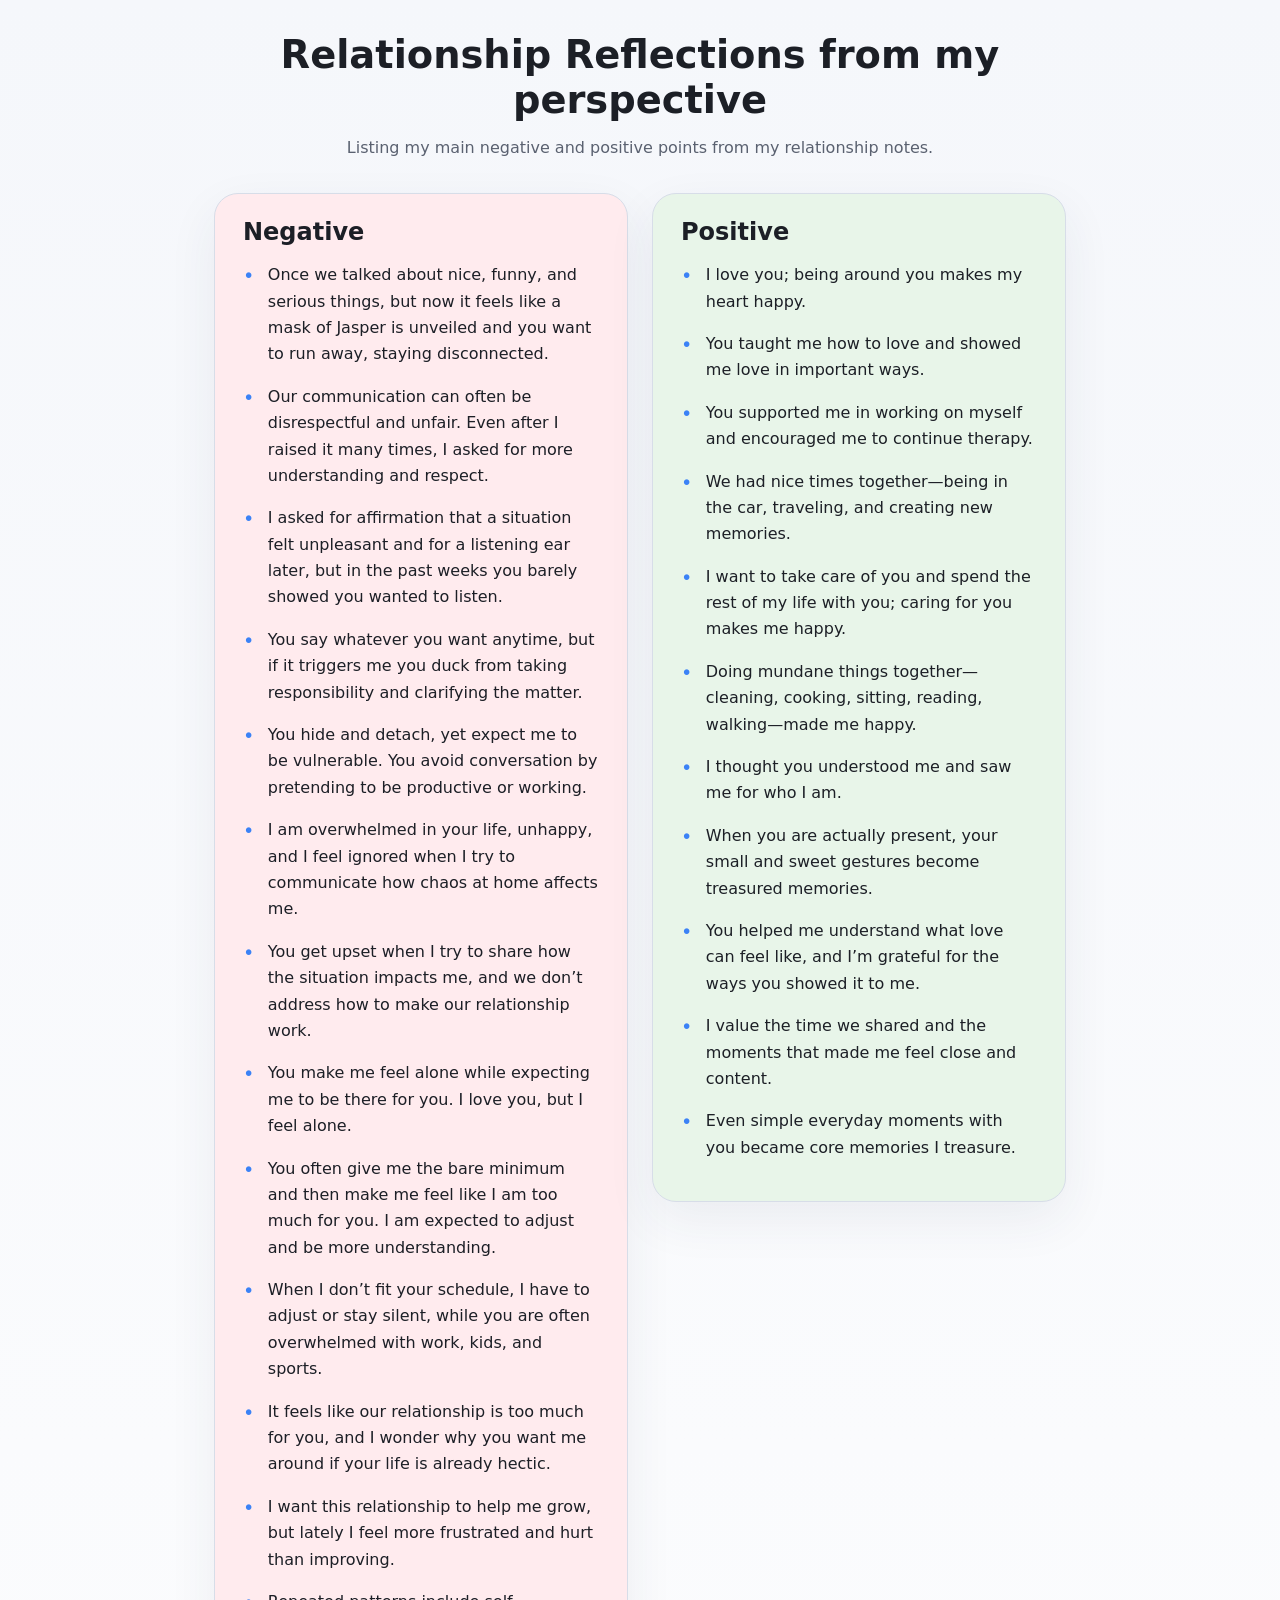
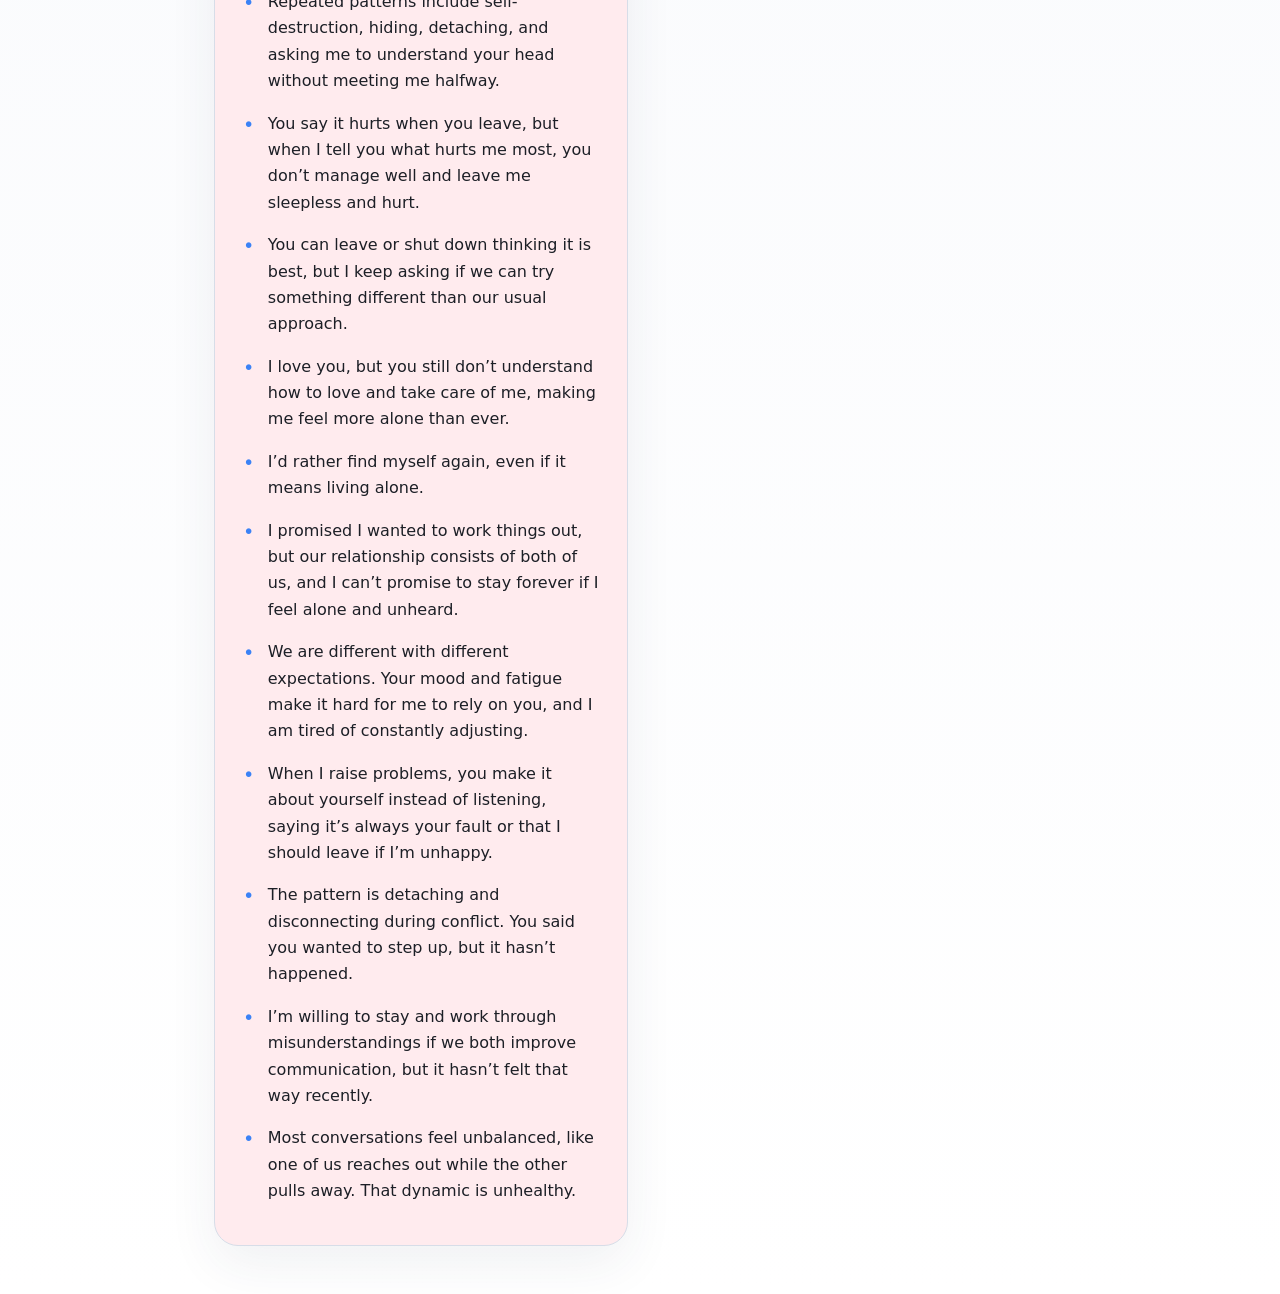
==== index.html @ 0aa36206 "initial commit" ====
<!DOCTYPE html>
<html lang="en">
<head>
  <meta charset="UTF-8" />
  <meta name="viewport" content="width=device-width, initial-scale=1.0" />
  <title>Relationship Reflections</title>
  <link rel="stylesheet" href="styles.css" />
</head>
<body>
  <main class="container">
    <header>
      <h1>Relationship Reflections from my perspective</h1>
      <p>Listing my main negative and positive points from my relationship notes.</p>
    </header>

    <div class="panels-layout">
      <section class="panel negative-panel">
        <h2>Negative</h2>
        <ul>
        <li>Once we talked about nice, funny, and serious things, but now it feels like a mask of Jasper is unveiled and you want to run away, staying disconnected.</li>
        <li>Our communication can often be disrespectful and unfair. Even after I raised it many times, I asked for more understanding and respect.</li>
        <li>I asked for affirmation that a situation felt unpleasant and for a listening ear later, but in the past weeks you barely showed you wanted to listen.</li>
        <li>You say whatever you want anytime, but if it triggers me you duck from taking responsibility and clarifying the matter.</li>
        <li>You hide and detach, yet expect me to be vulnerable. You avoid conversation by pretending to be productive or working.</li>
        <li>I am overwhelmed in your life, unhappy, and I feel ignored when I try to communicate how chaos at home affects me.</li>
        <li>You get upset when I try to share how the situation impacts me, and we don’t address how to make our relationship work.</li>
        <li>You make me feel alone while expecting me to be there for you. I love you, but I feel alone.</li>
        <li>You often give me the bare minimum and then make me feel like I am too much for you. I am expected to adjust and be more understanding.</li>
        <li>When I don’t fit your schedule, I have to adjust or stay silent, while you are often overwhelmed with work, kids, and sports.</li>
        <li>It feels like our relationship is too much for you, and I wonder why you want me around if your life is already hectic.</li>
        <li>I want this relationship to help me grow, but lately I feel more frustrated and hurt than improving.</li>
        <li>Repeated patterns include self-destruction, hiding, detaching, and asking me to understand your head without meeting me halfway.</li>
        <li>You say it hurts when you leave, but when I tell you what hurts me most, you don’t manage well and leave me sleepless and hurt.</li>
        <li>You can leave or shut down thinking it is best, but I keep asking if we can try something different than our usual approach.</li>
        <li>I love you, but you still don’t understand how to love and take care of me, making me feel more alone than ever.</li>
        <li>I’d rather find myself again, even if it means living alone.</li>
        <li>I promised I wanted to work things out, but our relationship consists of both of us, and I can’t promise to stay forever if I feel alone and unheard.</li>
        <li>We are different with different expectations. Your mood and fatigue make it hard for me to rely on you, and I am tired of constantly adjusting.</li>
        <li>When I raise problems, you make it about yourself instead of listening, saying it’s always your fault or that I should leave if I’m unhappy.</li>
        <li>The pattern is detaching and disconnecting during conflict. You said you wanted to step up, but it hasn’t happened.</li>
        <li>I’m willing to stay and work through misunderstandings if we both improve communication, but it hasn’t felt that way recently.</li>
        <li>Most conversations feel unbalanced, like one of us reaches out while the other pulls away. That dynamic is unhealthy.</li>
        </ul>
      </section>

      <section class="panel positive-panel">
        <h2>Positive</h2>
        <ul>
        <li>I love you; being around you makes my heart happy.</li>
        <li>You taught me how to love and showed me love in important ways.</li>
        <li>You supported me in working on myself and encouraged me to continue therapy.</li>
        <li>We had nice times together—being in the car, traveling, and creating new memories.</li>
        <li>I want to take care of you and spend the rest of my life with you; caring for you makes me happy.</li>
        <li>Doing mundane things together—cleaning, cooking, sitting, reading, walking—made me happy.</li>
        <li>I thought you understood me and saw me for who I am.</li>
        <li>When you are actually present, your small and sweet gestures become treasured memories.</li>
        <li>You helped me understand what love can feel like, and I’m grateful for the ways you showed it to me.</li>
        <li>I value the time we shared and the moments that made me feel close and content.</li>
        <li>Even simple everyday moments with you became core memories I treasure.</li>
        </ul>
      </section>
    </div>
  </main>
</body>
</html>
---- styles.css ----
:root {
  --bg: #f5f7fb;
  --surface: #ffffff;
  --text: #1c1f26;
  --muted: #5a6170;
  --negative: #ffebee;
  --positive: #e8f5e9;
  --border: #d7dde8;
  --accent: #3b82f6;
}

* {
  box-sizing: border-box;
}

body {
  margin: 0;
  font-family: Inter, system-ui, -apple-system, BlinkMacSystemFont, "Segoe UI", sans-serif;
  background: linear-gradient(180deg, #f5f7fb 0%, #ffffff 100%);
  color: var(--text);
}

.container {
  max-width: 900px;
  margin: 0 auto;
  padding: 2rem 1.5rem 3rem;
}

header {
  text-align: center;
  margin-bottom: 2rem;
}

h1 {
  margin: 0;
  font-size: clamp(2rem, 3vw, 3rem);
}

p {
  color: var(--muted);
  max-width: 42rem;
  margin: 0.75rem auto 0;
  line-height: 1.7;
}

.panel {
  background: var(--surface);
  border: 1px solid var(--border);
  border-radius: 24px;
  padding: 1.5rem 1.75rem;
  box-shadow: 0 18px 50px rgba(40, 53, 82, 0.07);
  margin-bottom: 1.75rem;
}

.panels-layout {
  display: grid;
  grid-template-columns: 1fr 1fr;
  gap: 1.5rem;
  align-items: start;
}

.panels-layout .panel {
  margin-bottom: 0;
}

.negative-panel {
  background: var(--negative);
}

.positive-panel {
  background: var(--positive);
}

h2 {
  margin-top: 0;
  margin-bottom: 1rem;
  font-size: 1.5rem;
}

ul {
  list-style: none;
  padding: 0;
  margin: 0;
}

li {
  position: relative;
  margin-bottom: 1rem;
  padding-left: 1.55rem;
  line-height: 1.65;
}

li::before {
  content: "\2022";
  position: absolute;
  left: 0;
  top: 0.25rem;
  color: var(--accent);
  font-size: 1.2rem;
  line-height: 1;
}

@media (max-width: 620px) {
  .panels-layout {
    grid-template-columns: 1fr;
    gap: 1rem;
  }

  .container {
    padding: 1.5rem 1rem 2rem;
  }

  .panel {
    padding: 1.25rem 1.25rem;
  }

  li {
    margin-bottom: 0.85rem;
  }
}
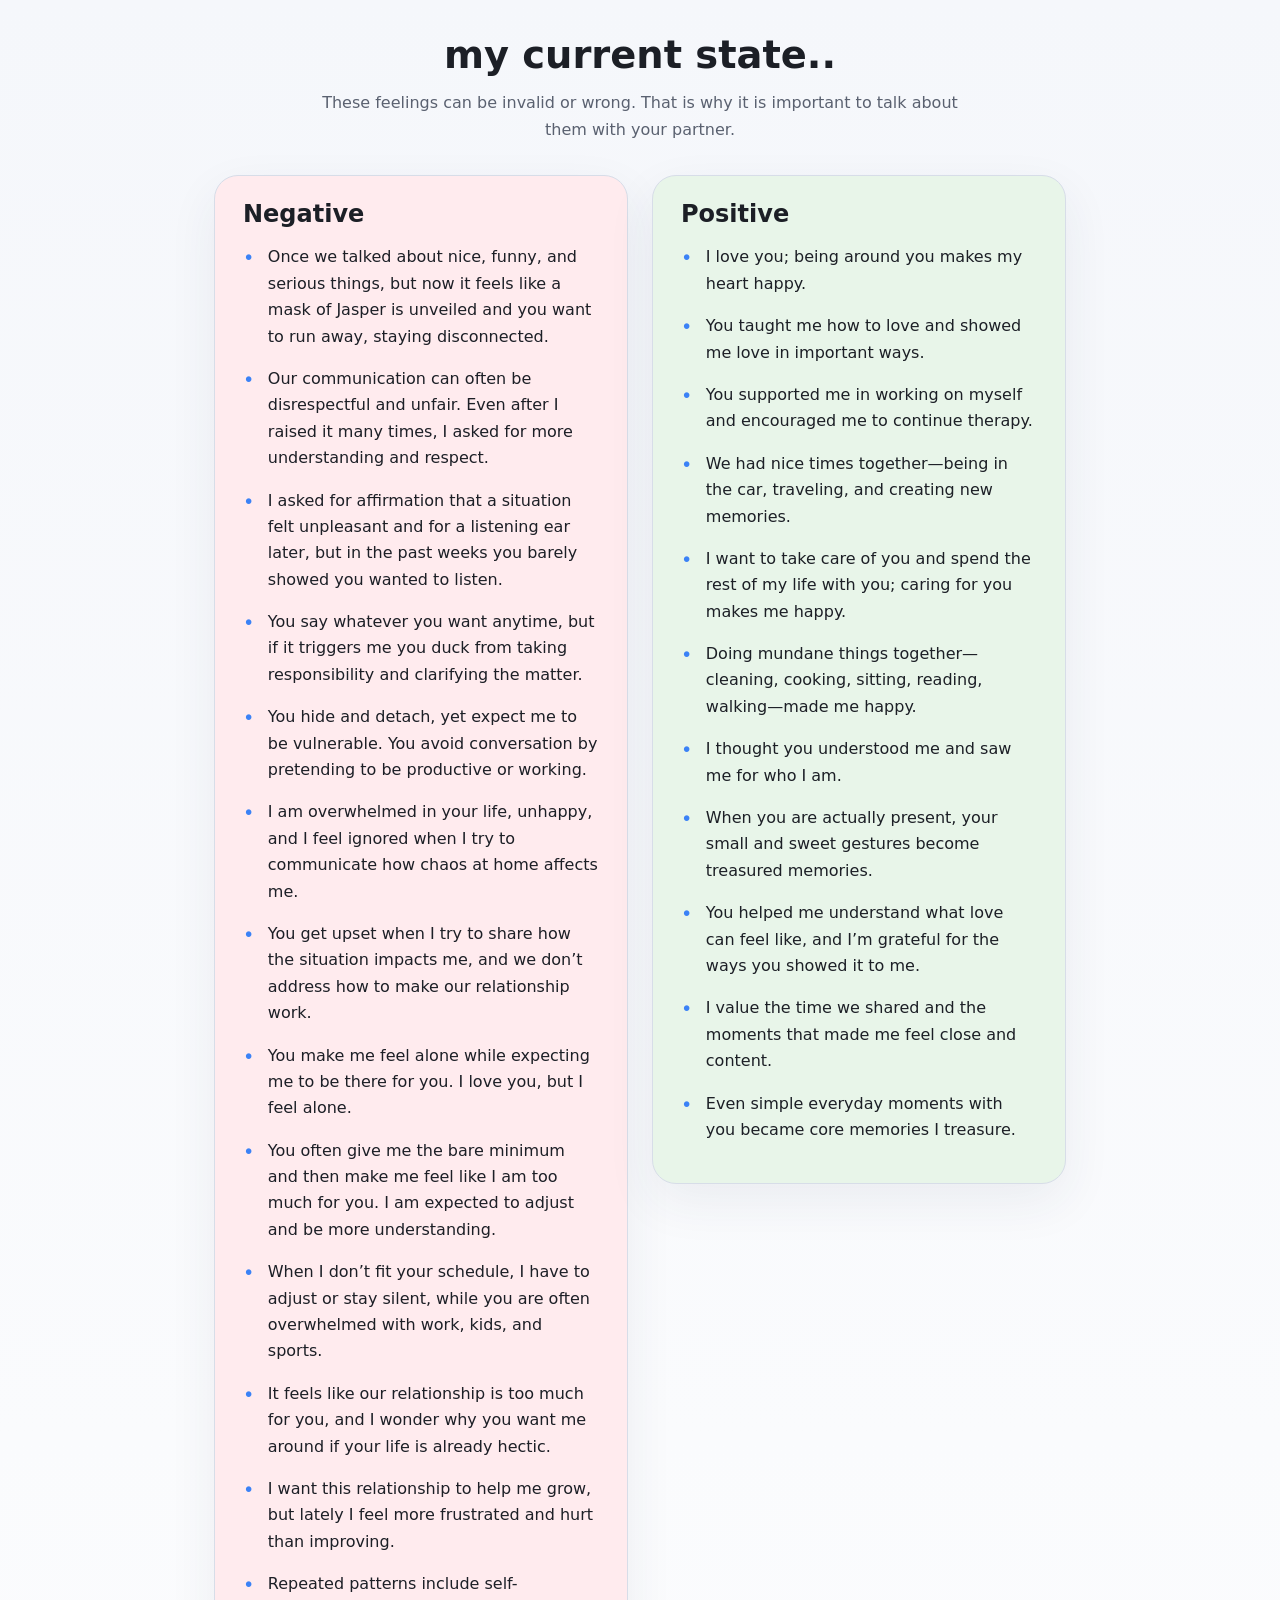
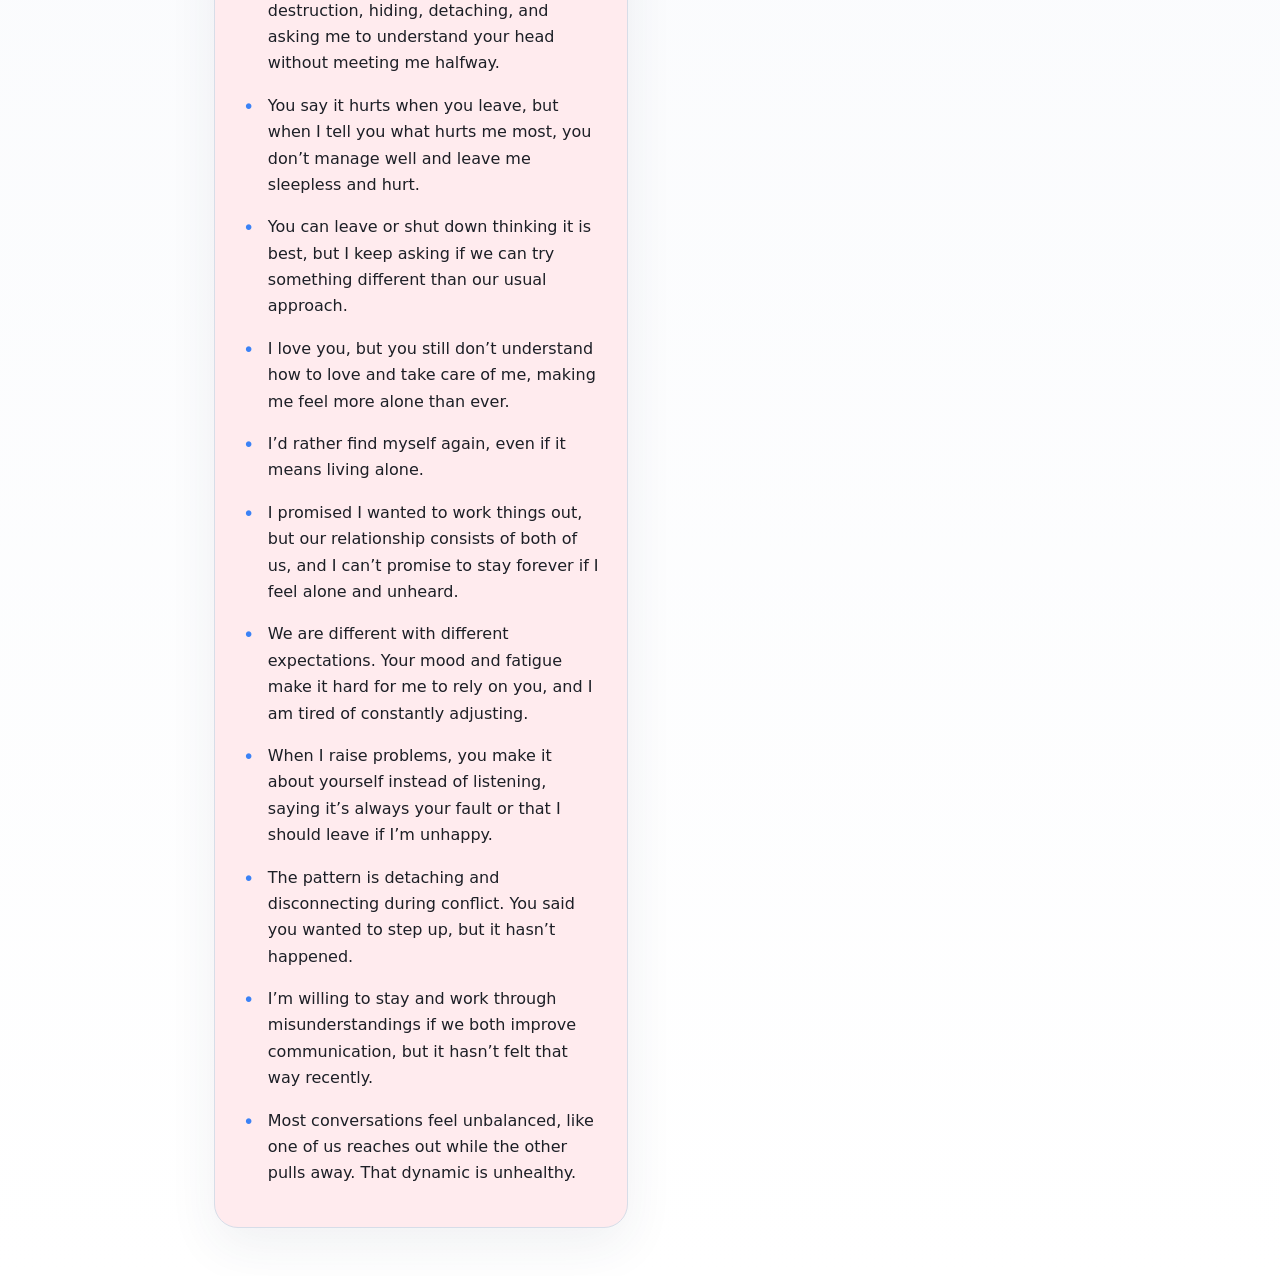
==== commit f96c5228: "initial commit - change dir" ====
--- a/index.html
+++ b/index.html
@@ -3,14 +3,14 @@
 <head>
   <meta charset="UTF-8" />
   <meta name="viewport" content="width=device-width, initial-scale=1.0" />
-  <title>Relationship Reflections</title>
+  <title>my current state..</title>
   <link rel="stylesheet" href="styles.css" />
 </head>
 <body>
   <main class="container">
     <header>
-      <h1>Relationship Reflections from my perspective</h1>
-      <p>Listing my main negative and positive points from my relationship notes.</p>
+      <h1>my current state..</h1>
+      <p>These feelings can be invalid or wrong. That is why it is important to talk about them with your partner.</p>
     </header>
 
     <div class="panels-layout">
@@ -60,6 +60,7 @@
         </ul>
       </section>
     </div>
+
   </main>
 </body>
 </html>
--- a/styles.css
+++ b/styles.css
@@ -71,6 +71,122 @@
   background: var(--positive);
 }
 
+.submit-panel {
+  margin-top: 1.5rem;
+}
+
+.submit-intro {
+  margin: 0 0 1rem;
+  max-width: none;
+}
+
+.submission-form {
+  display: grid;
+  gap: 0.75rem;
+}
+
+.switch-items {
+  display: grid;
+  gap: 0.65rem;
+  margin-bottom: 0.25rem;
+}
+
+.switch-row {
+  display: grid;
+  grid-template-columns: minmax(0, 1fr) auto;
+  gap: 0.75rem;
+  align-items: center;
+  padding: 0.65rem 0.75rem;
+  border: 1px solid var(--border);
+  border-radius: 12px;
+  background: #fff;
+}
+
+.switch-text {
+  color: var(--text);
+  line-height: 1.45;
+}
+
+.toggle {
+  position: relative;
+  width: 48px;
+  height: 28px;
+}
+
+.toggle input {
+  opacity: 0;
+  width: 0;
+  height: 0;
+}
+
+.toggle-slider {
+  position: absolute;
+  inset: 0;
+  border-radius: 999px;
+  background: #d1d7e4;
+  transition: background 0.2s ease;
+}
+
+.toggle-slider::before {
+  content: "";
+  position: absolute;
+  width: 22px;
+  height: 22px;
+  left: 3px;
+  top: 3px;
+  border-radius: 50%;
+  background: #fff;
+  transition: transform 0.2s ease;
+  box-shadow: 0 2px 6px rgba(0, 0, 0, 0.2);
+}
+
+.toggle input:checked + .toggle-slider {
+  background: #2f855a;
+}
+
+.toggle input:checked + .toggle-slider::before {
+  transform: translateX(20px);
+}
+
+.submission-form label {
+  font-weight: 600;
+}
+
+.submission-form input,
+.submission-form textarea {
+  width: 100%;
+  border: 1px solid var(--border);
+  border-radius: 12px;
+  padding: 0.7rem 0.85rem;
+  font: inherit;
+  color: var(--text);
+  background: #fff;
+}
+
+.submission-form textarea {
+  resize: vertical;
+}
+
+.submission-form button {
+  border: none;
+  border-radius: 12px;
+  background: var(--accent);
+  color: #fff;
+  font-weight: 700;
+  padding: 0.8rem 1rem;
+  cursor: pointer;
+}
+
+.submission-form button:disabled {
+  opacity: 0.65;
+  cursor: not-allowed;
+}
+
+.submit-status {
+  margin: 0.25rem 0 0;
+  min-height: 1.25rem;
+}
+
 h2 {
   margin-top: 0;
   margin-bottom: 1rem;
@@ -106,6 +222,15 @@
     gap: 1rem;
   }
 
+  .switch-row {
+    grid-template-columns: 1fr;
+    gap: 0.5rem;
+  }
+
+  .toggle {
+    justify-self: end;
+  }
+
   .container {
     padding: 1.5rem 1rem 2rem;
   }
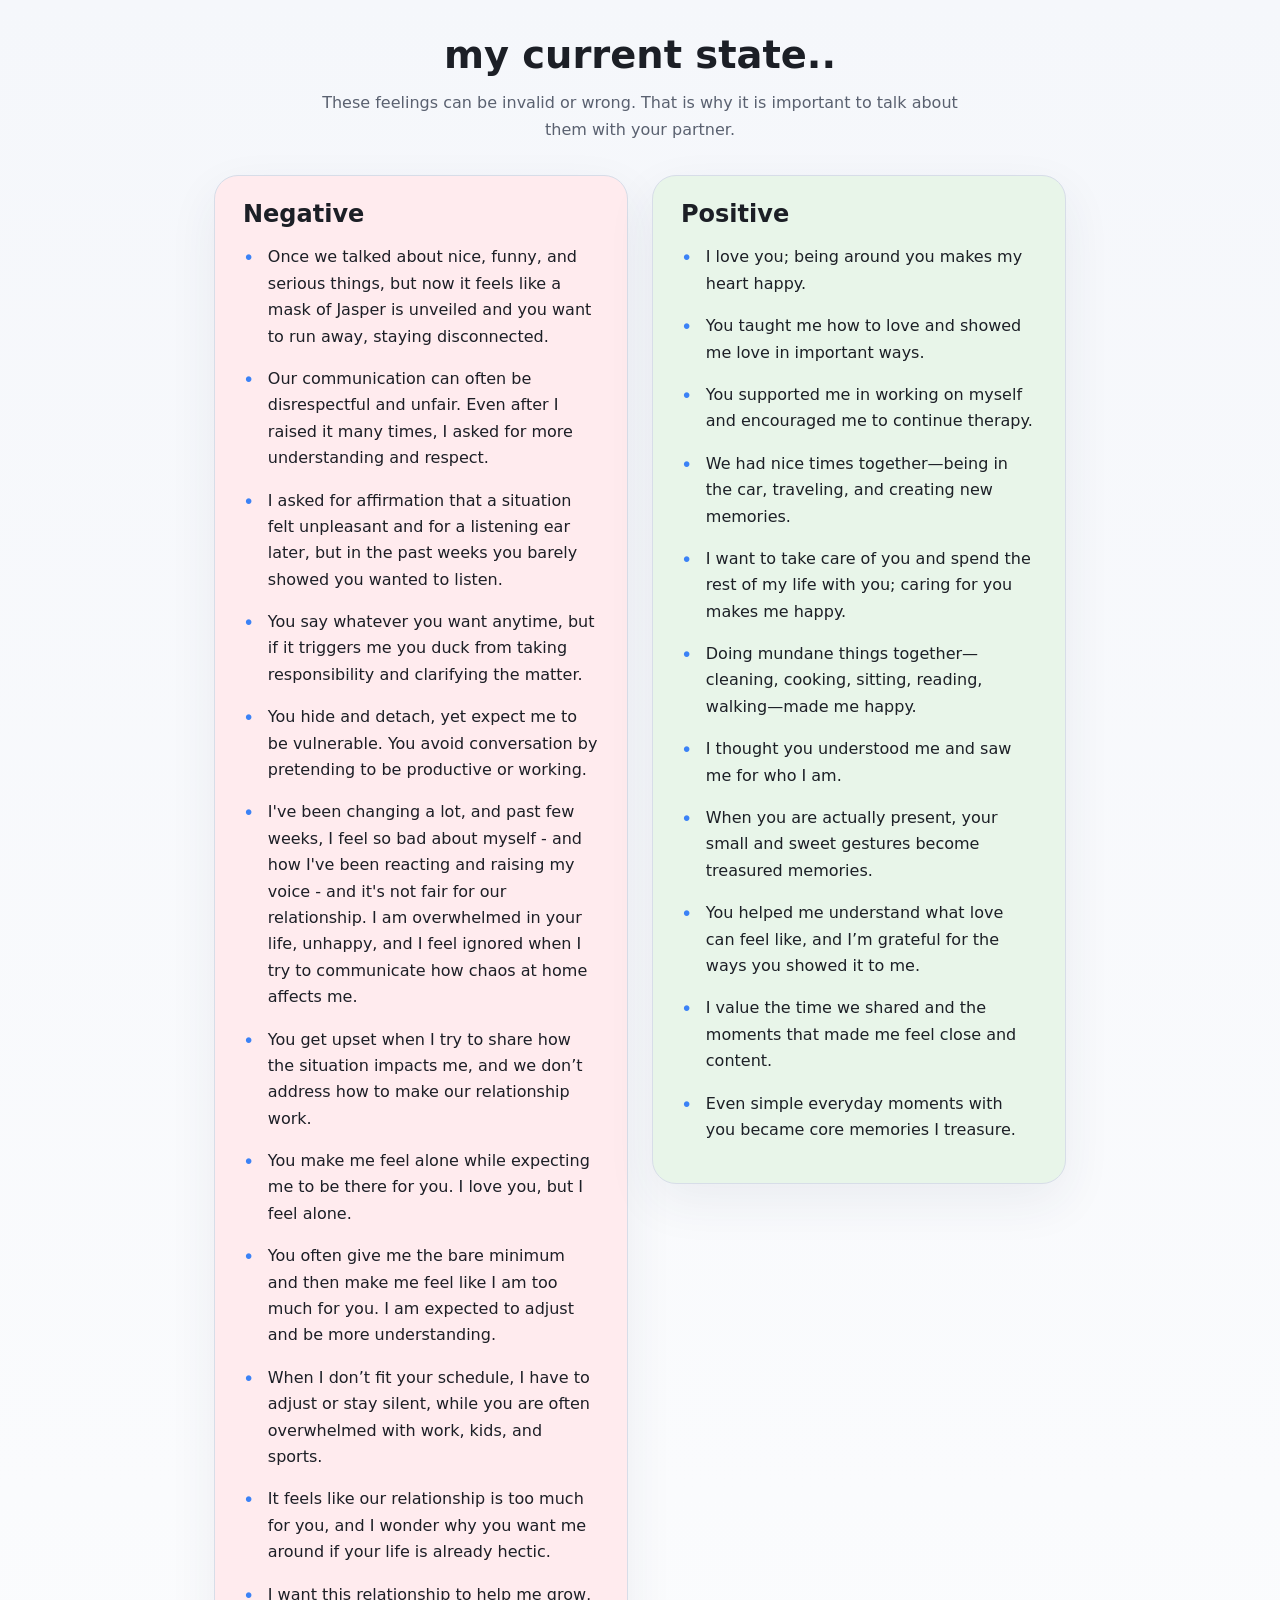
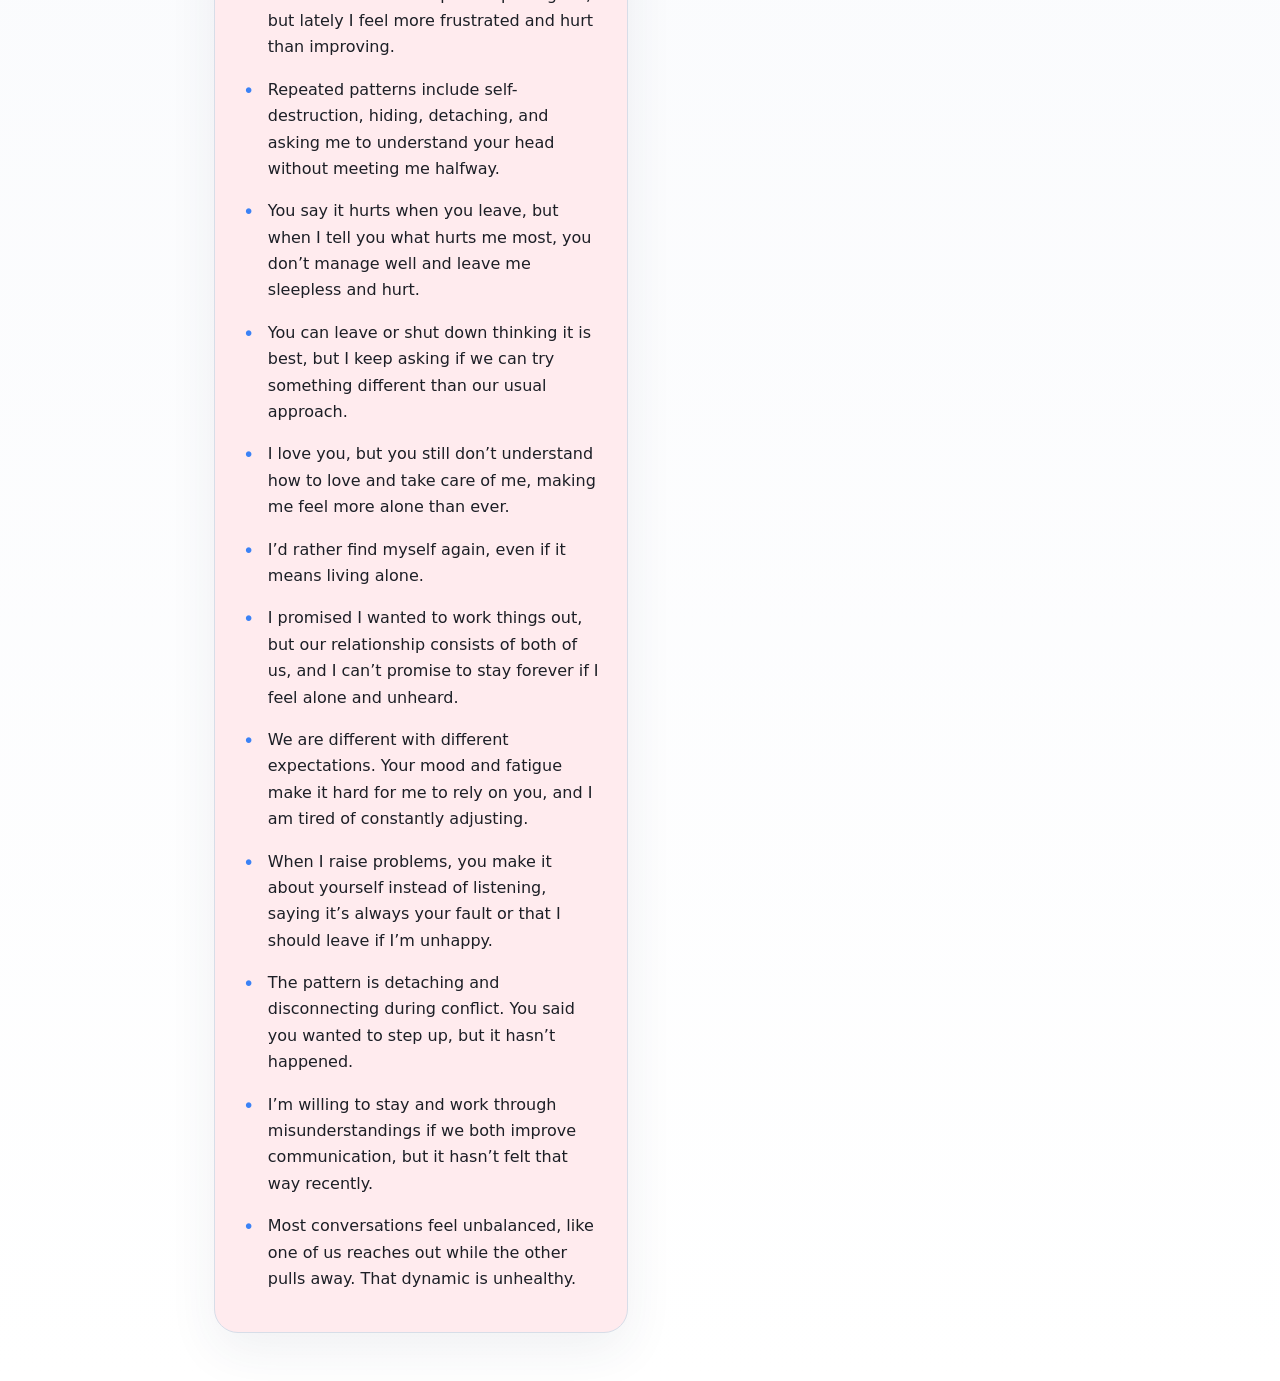
==== commit 7076a559: "add new item" ====
--- a/index.html
+++ b/index.html
@@ -22,7 +22,7 @@
         <li>I asked for affirmation that a situation felt unpleasant and for a listening ear later, but in the past weeks you barely showed you wanted to listen.</li>
         <li>You say whatever you want anytime, but if it triggers me you duck from taking responsibility and clarifying the matter.</li>
         <li>You hide and detach, yet expect me to be vulnerable. You avoid conversation by pretending to be productive or working.</li>
-        <li>I am overwhelmed in your life, unhappy, and I feel ignored when I try to communicate how chaos at home affects me.</li>
+        <li>I've been changing a lot, and past few weeks, I feel so bad about myself - and how I've been reacting and raising my voice - and it's not fair for our relationship. I am overwhelmed in your life, unhappy, and I feel ignored when I try to communicate how chaos at home affects me.</li>
         <li>You get upset when I try to share how the situation impacts me, and we don’t address how to make our relationship work.</li>
         <li>You make me feel alone while expecting me to be there for you. I love you, but I feel alone.</li>
         <li>You often give me the bare minimum and then make me feel like I am too much for you. I am expected to adjust and be more understanding.</li>
